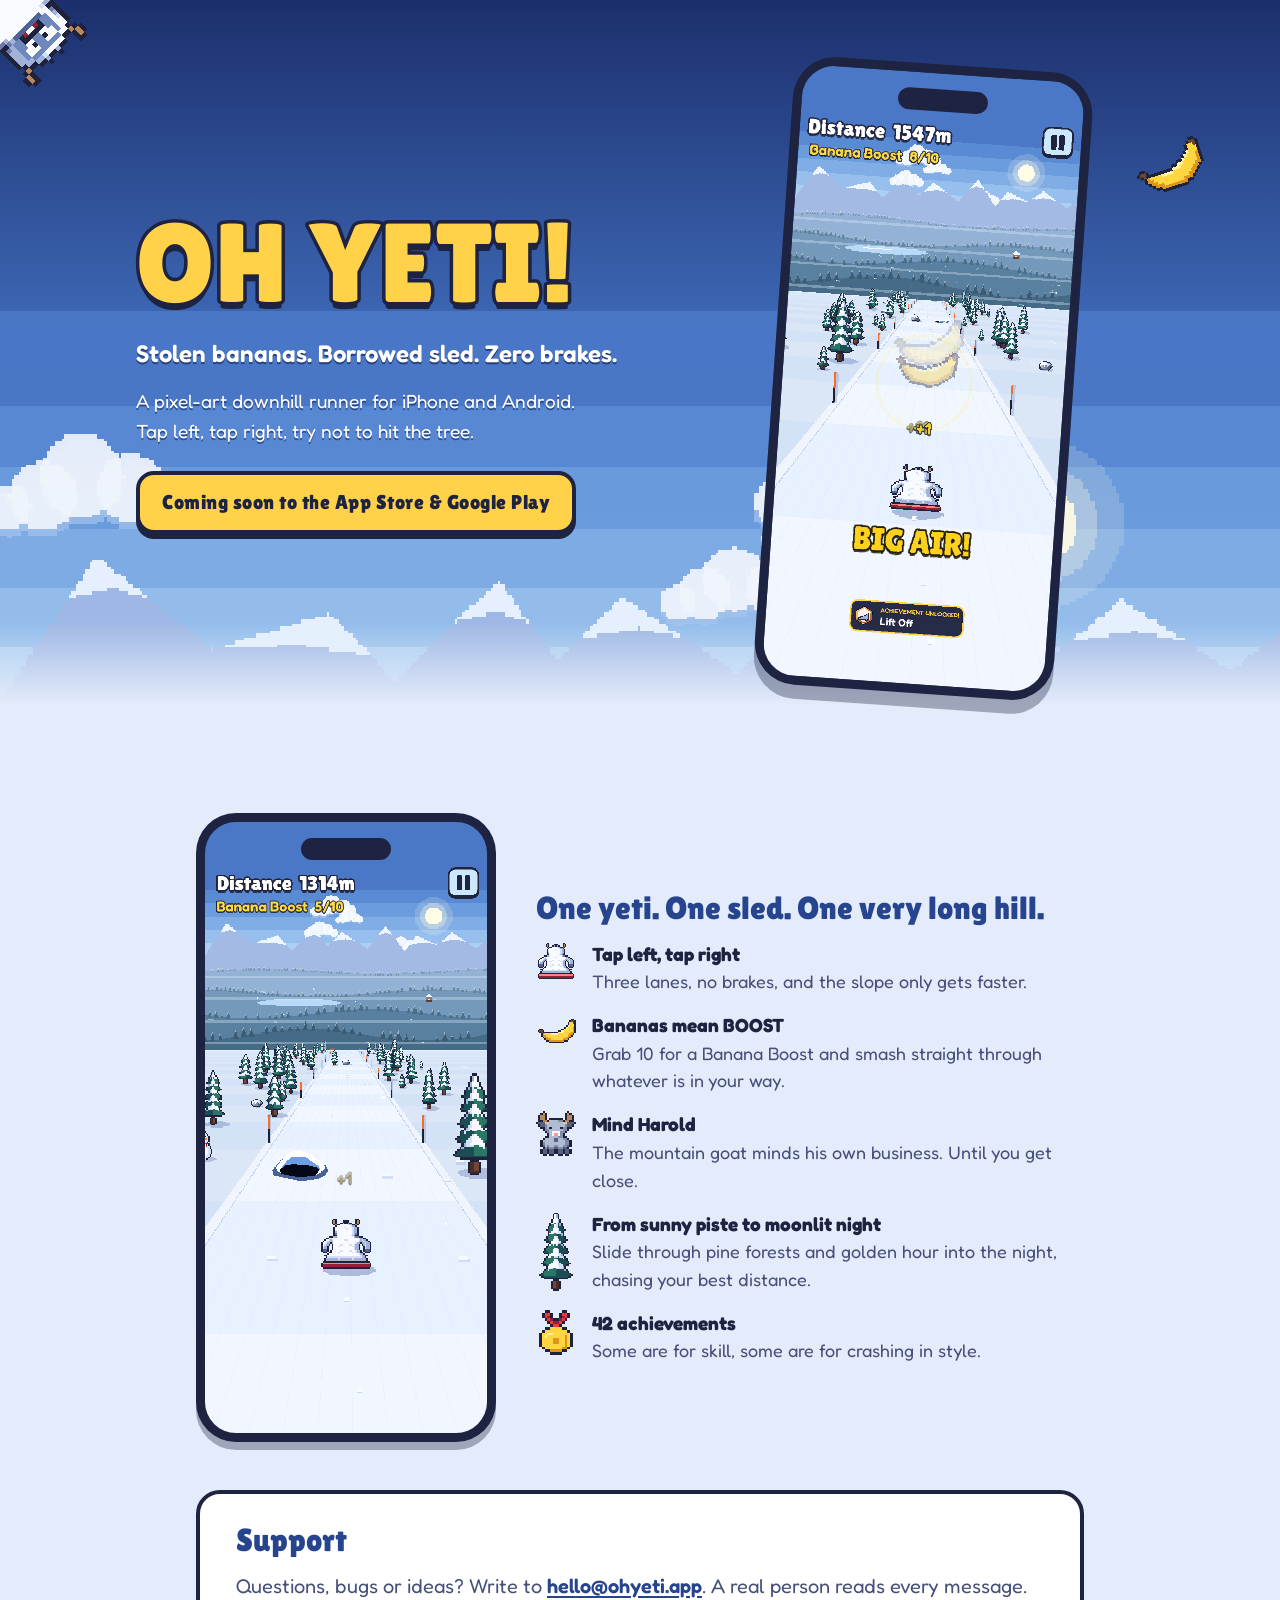
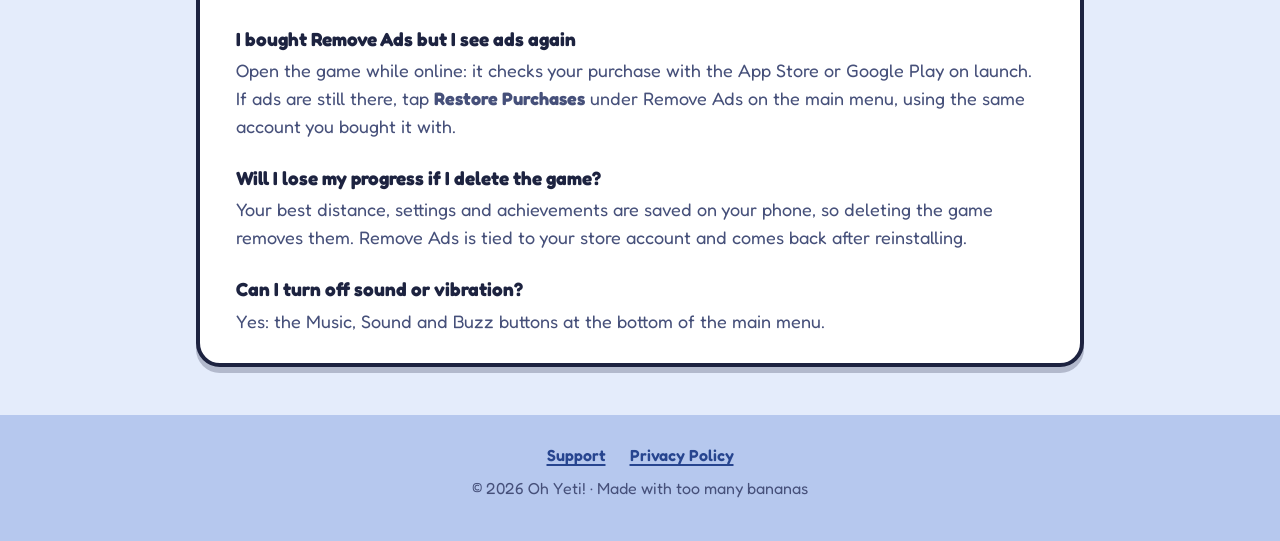
==== index.html @ e8862fef "New screenshots with the lumpy holes: big air up top, a single hole below Co-Authored-By: Claude Opu" ====
<!doctype html>
<html lang="en">
<head>
  <meta charset="utf-8">
  <meta name="viewport" content="width=device-width, initial-scale=1">
  <title>Oh Yeti! · Stolen bananas. Borrowed sled. Zero brakes.</title>
  <meta name="description" content="Oh Yeti! is a pixel-art downhill runner for iPhone and Android. Dodge trees, rocks and Harold the goat, grab bananas for a Banana Boost and see how far you can slide.">
  <link rel="canonical" href="https://ohyeti.app/">
  <meta property="og:type" content="website">
  <meta property="og:site_name" content="Oh Yeti!">
  <meta property="og:title" content="Oh Yeti!">
  <meta property="og:description" content="Stolen bananas. Borrowed sled. Zero brakes. A pixel-art downhill runner for iPhone and Android.">
  <meta property="og:url" content="https://ohyeti.app/">
  <meta property="og:image" content="https://ohyeti.app/img/share.png">
  <meta property="og:image:width" content="1200">
  <meta property="og:image:height" content="630">
  <meta property="og:image:alt" content="Oh Yeti! title next to a phone showing the yeti sledding downhill">
  <meta name="twitter:card" content="summary_large_image">
  <script type="application/ld+json">
  {
    "@context": "https://schema.org",
    "@type": "VideoGame",
    "name": "Oh Yeti!",
    "url": "https://ohyeti.app/",
    "image": "https://ohyeti.app/img/share.png",
    "description": "A pixel-art downhill runner: steer a banana-thieving yeti on a sled through three lanes, dodge trees, rocks and Harold the goat, and grab bananas for a Banana Boost.",
    "genre": ["Arcade", "Endless runner"],
    "gamePlatform": ["iOS", "Android"],
    "applicationCategory": "Game",
    "playMode": "SinglePlayer",
    "inLanguage": "en"
  }
  </script>
  <meta name="theme-color" content="#27458f">
  <link rel="icon" type="image/png" href="img/favicon.png">
  <link rel="apple-touch-icon" href="img/apple-touch-icon.png">
  <link rel="preload" href="fonts/LilitaOne-Regular.ttf" as="font" type="font/ttf" crossorigin>
  <link rel="preload" href="fonts/Fredoka.woff" as="font" type="font/woff" crossorigin>
  <link rel="stylesheet" href="style.css">
</head>
<body>
  <header class="ha">
    <img class="ha-horizon pixel" src="img/horizon.png" alt="">
    <img class="ha-peek" src="img/yeti_front_empty.png" alt="">
    <div class="ha-snow"></div>
    <img class="ha-banana" src="img/banana.png" alt="">
    <div class="ha-inner">
      <div class="ha-copy">
        <h1 class="title">OH YETI!</h1>
        <p class="tagline">Stolen bananas. Borrowed sled. Zero brakes.</p>
        <p class="pitch">A pixel-art downhill runner for iPhone and Android. Tap left, tap right, try not to hit the tree.</p>
        <span class="pill">Coming soon to the App Store &amp; Google Play</span>
      </div>
      <div class="ha-phone"><img class="pixel" src="img/gameplay_hero.png" alt="Oh Yeti! gameplay: the yeti catching big air off a ramp, grabbing a banana arc" width="540" height="1170"></div>
    </div>
  </header>

  <main>
    <section class="showcase">
      <div class="phone">
        <img class="pixel" src="img/gameplay.png" alt="Oh Yeti! gameplay: the yeti sledding past a tree toward a hole in the snow" width="540" height="1170">
      </div>
      <div>
        <h2>One yeti. One sled. One very long hill.</h2>
        <ul class="features">
          <li>
            <img class="pixel" src="img/yeti_slide_a.png" alt="">
            <div><b>Tap left, tap right</b><span>Three lanes, no brakes, and the slope only gets faster.</span></div>
          </li>
          <li>
            <img class="pixel" src="img/banana.png" alt="">
            <div><b>Bananas mean BOOST</b><span>Grab 10 for a Banana Boost and smash straight through whatever is in your way.</span></div>
          </li>
          <li>
            <img class="pixel" src="img/goat.png" alt="">
            <div><b>Mind Harold</b><span>The mountain goat minds his own business. Until you get close.</span></div>
          </li>
          <li>
            <img class="pixel" src="img/pine_tall.png" alt="">
            <div><b>From sunny piste to moonlit night</b><span>Slide through pine forests and golden hour into the night, chasing your best distance.</span></div>
          </li>
          <li>
            <img class="pixel" src="img/medal.png" alt="">
            <div><b>42 achievements</b><span>Some are for skill, some are for crashing in style.</span></div>
          </li>
        </ul>
      </div>
    </section>

    <section class="card faq" id="support">
      <h2>Support</h2>
      <p class="contact">Questions, bugs or ideas? Write to <a href="mailto:hello@ohyeti.app">hello@ohyeti.app</a>. A real person reads every message.</p>

      <h3>I bought Remove Ads but I see ads again</h3>
      <p>Open the game while online: it checks your purchase with the App Store or Google Play on launch. If ads are still there, tap <b>Restore Purchases</b> under Remove Ads on the main menu, using the same account you bought it with.</p>

      <h3>Will I lose my progress if I delete the game?</h3>
      <p>Your best distance, settings and achievements are saved on your phone, so deleting the game removes them. Remove Ads is tied to your store account and comes back after reinstalling.</p>

      <h3>Can I turn off sound or vibration?</h3>
      <p>Yes: the Music, Sound and Buzz buttons at the bottom of the main menu.</p>
    </section>
  </main>

  <footer>
    <nav>
      <a href="#support">Support</a>
      <a href="privacy.html">Privacy Policy</a>
    </nav>
    <div>© 2026 Oh Yeti! · Made with too many bananas</div>
  </footer>
</body>
</html>
---- style.css ----
/* Lilita One is served as the original TTF: its licence reserves the name
   "Lilita", and the OFL counts a format conversion as a modified version.
   It is tiny and preloaded, so it blocks briefly instead of flashing a
   fallback font. Fredoka (no reserved name) is converted to WOFF. */
@font-face {
  font-family: "Lilita One";
  src: url("fonts/LilitaOne-Regular.ttf") format("truetype");
  font-display: block;
}

@font-face {
  font-family: "Fredoka";
  src: url("fonts/Fredoka.woff") format("woff"), url("fonts/Fredoka.ttf") format("truetype");
  font-weight: 300 700;
  font-display: swap;
}

:root {
  --night: #27458f;
  --sky: #3e69b7;
  --sky-light: #7ea8e4;
  --snow: #e4ecfb;
  --snow-deep: #b6c8ee;
  --ink: #1d2340;
  --ink-soft: #46507a;
  --gold: #ffd24a;
  --gold-deep: #e9a70f;
  --card: #ffffff;
  --button: #d4e8ff;
}

* {
  box-sizing: border-box;
}

html {
  background: var(--snow);
}

body {
  margin: 0;
  color: var(--ink);
  background: var(--snow);
  font-family: "Fredoka", ui-rounded, system-ui, sans-serif;
  font-size: 18px;
  line-height: 1.55;
  -webkit-font-smoothing: antialiased;
}

img.pixel {
  image-rendering: pixelated;
}

a {
  color: var(--night);
  font-weight: 600;
  text-decoration-thickness: 2px;
  text-underline-offset: 3px;
}

/* ------------------------------------------------------------ hero */

.hero {
  display: flex;
  flex-direction: column;
  align-items: center;
  padding: clamp(28px, 6vw, 56px) 16px clamp(8px, 2vw, 20px);
  text-align: center;
  background: linear-gradient(var(--night), var(--sky) 55%, #80aae6);
}

.hero.compact {
  padding-bottom: 28px;
  background: linear-gradient(var(--night), var(--sky));
}

/* Phone-first hero: copy on the left, a tilted phone with real gameplay on
   the right, the game's own horizon as the backdrop. */
.ha { position: relative; overflow: hidden; background: linear-gradient(#1c2f6c, #3e69b7 45%, #7aa3e0); }
.ha-horizon { position: absolute; left: 0; right: 0; bottom: 0; width: 100%; height: 58%; object-fit: cover; object-position: center top; opacity: 0.95; }
.ha-snow { position: absolute; left: 0; right: 0; bottom: 0; height: 16%; background: linear-gradient(transparent, var(--snow) 70%); }
.ha-inner { position: relative; max-width: 1040px; margin: 0 auto; padding: clamp(32px, 6vw, 72px) 16px 0; display: grid; grid-template-columns: 1.1fr 0.9fr; gap: 24px; align-items: center; }
.ha-copy { text-align: left; padding-bottom: 72px; }
.ha-copy .title { margin: 0; text-align: left; }
.ha-copy .tagline { text-align: left; margin: 16px 0 0; }
.ha-copy .pitch { color: #fff; font-size: 19px; max-width: 440px; margin: 14px 0 26px; text-shadow: 0 2px 0 rgba(10,20,60,.5); }
.ha-phone { justify-self: center; width: min(300px, 70vw); padding: 9px; border-radius: 42px; background: var(--ink); transform: rotate(4deg) translateY(-8px); box-shadow: 0 14px 0 rgba(29,35,64,.35); margin-bottom: 40px; }
.ha-phone img { display: block; width: 100%; height: auto; border-radius: 32px; }
/* The yeti hanging upside down into the page from the top-left corner:
   only the head shows, the rest of him is past the corner. */
.ha-peek { position: absolute; left: 0; top: 0; z-index: 1; width: clamp(110px, 13vw, 180px); image-rendering: pixelated; transform-origin: 50% 50%; transform: translate(calc(-50% + 14px), calc(-50% + 14px)) rotate(135deg); pointer-events: none; }
.ha-banana { position: absolute; width: 72px; image-rendering: pixelated; top: 18%; right: 6%; transform: rotate(-18deg); }
@media (max-width: 760px) {
  .ha-inner { grid-template-columns: 1fr; text-align: center; }
  .ha-copy, .ha-copy .title, .ha-copy .tagline { text-align: center; padding-bottom: 0; }
  .ha-copy .pitch { margin: 12px auto 22px; }
  .ha-phone { width: min(240px, 62vw); padding: 7px; border-radius: 36px; transform: rotate(3deg); margin-bottom: 36px; }
  .ha-phone img { border-radius: 28px; }
  .ha-banana { width: 48px; top: 54%; right: 8%; }
}

.title {
  margin: 14px 0 0;
  font-family: "Lilita One", "Fredoka", sans-serif;
  font-weight: 400;
  font-size: clamp(56px, 13vw, 112px);
  line-height: 1;
  letter-spacing: 1px;
  color: var(--gold);
  -webkit-text-stroke: clamp(4px, 1vw, 7px) var(--ink);
  paint-order: stroke fill;
  text-shadow: 0 clamp(4px, 1vw, 7px) 0 var(--ink);
}

.title a {
  color: inherit;
  text-decoration: none;
}

.hero.compact .title {
  font-size: clamp(44px, 9vw, 72px);
}

.tagline {
  margin: 14px 0 0;
  max-width: 560px;
  color: #fff;
  font-weight: 600;
  font-size: clamp(18px, 3.4vw, 24px);
  text-shadow: 0 2px 0 rgba(10, 20, 60, 0.55);
}

/* ------------------------------------------------------------ content */

main {
  max-width: 920px;
  margin: 0 auto;
  padding: 0 16px 48px;
}

.badges {
  display: flex;
  justify-content: center;
  margin: -30px 0 0;
  position: relative;
  text-align: center;
}

.pill {
  display: inline-block;
  padding: 12px 22px;
  border: 4px solid var(--ink);
  border-radius: 18px;
  background: var(--gold);
  box-shadow: 0 5px 0 var(--ink);
  font-family: "Lilita One", "Fredoka", sans-serif;
  font-size: 20px;
  letter-spacing: 0.5px;
}

.pill.soft {
  background: var(--button);
}

.showcase {
  display: grid;
  grid-template-columns: minmax(0, 300px) minmax(0, 1fr);
  gap: 40px;
  align-items: center;
  margin-top: 72px;
}

.phone {
  width: 100%;
  max-width: 300px;
  justify-self: center;
  padding: 9px;
  border-radius: 40px;
  background: var(--ink);
  box-shadow: 0 8px 0 rgba(29, 35, 64, 0.35);
}

.phone, .ha-phone {
  position: relative;
}

/* A camera pill at the top of the screen, like current phones have, in the
   same ink as the frame. */
.phone::after, .ha-phone::after {
  content: "";
  position: absolute;
  top: calc(9px + 2.6%);
  left: 50%;
  width: 30%;
  height: 3.4%;
  transform: translateX(-50%);
  border-radius: 999px;
  background: var(--ink);
}

.phone img {
  display: block;
  width: 100%;
  height: auto;
  border-radius: 31px;
}

h2 {
  margin: 0 0 12px;
  font-family: "Lilita One", "Fredoka", sans-serif;
  font-weight: 400;
  font-size: 32px;
  line-height: 1.15;
  color: var(--night);
}

.features {
  list-style: none;
  margin: 0;
  padding: 0;
  display: grid;
  gap: 14px;
}

.features li {
  display: grid;
  grid-template-columns: 44px 1fr;
  gap: 12px;
  align-items: start;
}

.features img {
  width: 40px;
  height: auto;
  margin-top: 2px;
}

.features b {
  display: block;
  font-size: 19px;
}

.features span {
  color: var(--ink-soft);
}

.card {
  margin-top: 48px;
  padding: 28px clamp(20px, 4vw, 36px);
  background: var(--card);
  border: 4px solid var(--ink);
  border-radius: 24px;
  box-shadow: 0 6px 0 rgba(29, 35, 64, 0.25);
}

.card p:first-of-type {
  margin-top: 0;
}

.faq h3 {
  margin: 22px 0 4px;
  font-size: 19px;
}

.faq p {
  margin: 0;
  color: var(--ink-soft);
}

.contact {
  font-size: 20px;
}

/* ------------------------------------------------------------ privacy */

.prose h2 {
  margin-top: 32px;
  font-size: 26px;
}

.prose h2:first-child {
  margin-top: 0;
}

.prose p,
.prose li {
  color: var(--ink);
}

.prose ul {
  padding-left: 22px;
}

.prose li + li {
  margin-top: 6px;
}

.updated {
  color: var(--ink-soft);
  font-size: 16px;
}

/* ------------------------------------------------------------ footer */

footer {
  padding: 28px 16px 40px;
  background: var(--snow-deep);
  text-align: center;
  color: var(--ink-soft);
  font-size: 16px;
}

footer nav {
  display: flex;
  justify-content: center;
  flex-wrap: wrap;
  gap: 8px 24px;
  margin-bottom: 8px;
}

@media (max-width: 720px) {
  .showcase {
    grid-template-columns: 1fr;
    gap: 32px;
  }

  .phone {
    max-width: 260px;
  }
}
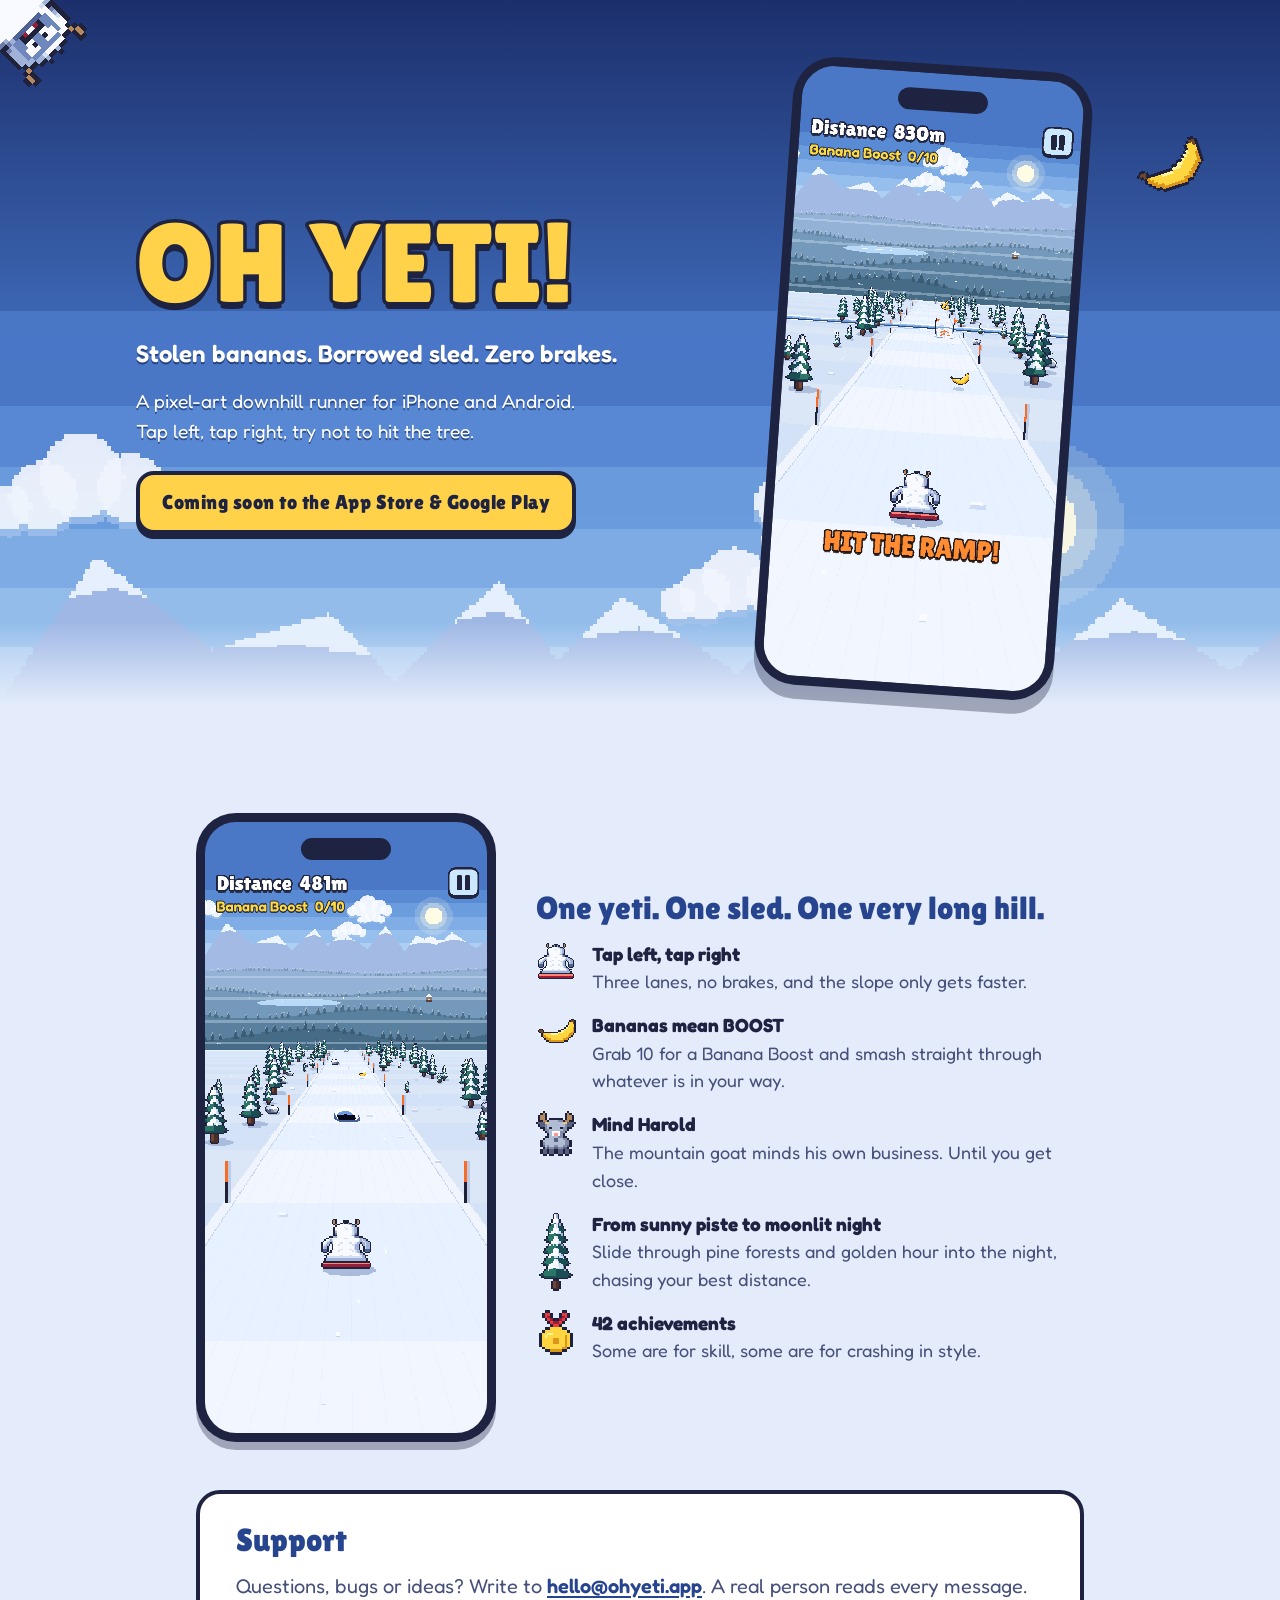
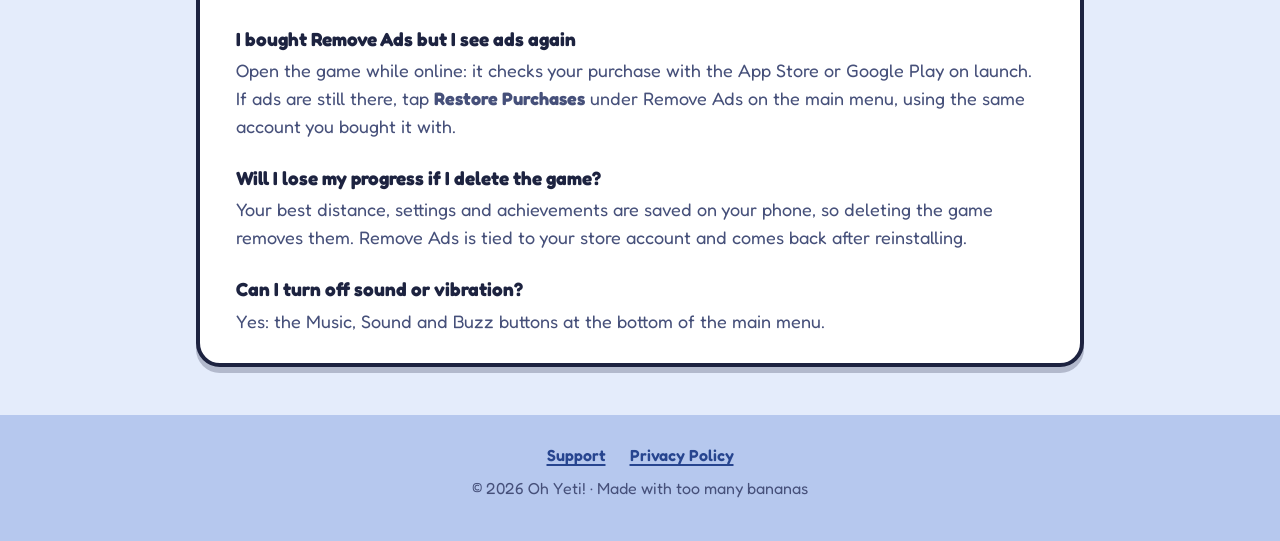
==== commit 5514fd65: "Cleaner screenshots: no pickup effects or popups (ramp set piece up top, one hole below) Co-Authored" ====
--- a/index.html
+++ b/index.html
@@ -51,14 +51,14 @@
         <p class="pitch">A pixel-art downhill runner for iPhone and Android. Tap left, tap right, try not to hit the tree.</p>
         <span class="pill">Coming soon to the App Store &amp; Google Play</span>
       </div>
-      <div class="ha-phone"><img class="pixel" src="img/gameplay_hero.png" alt="Oh Yeti! gameplay: the yeti catching big air off a ramp, grabbing a banana arc" width="540" height="1170"></div>
+      <div class="ha-phone"><img class="pixel" src="img/gameplay_hero.png" alt="Oh Yeti! gameplay: a jump ramp ahead with a banana arc over the crevasse behind it" width="540" height="1170"></div>
     </div>
   </header>
 
   <main>
     <section class="showcase">
       <div class="phone">
-        <img class="pixel" src="img/gameplay.png" alt="Oh Yeti! gameplay: the yeti sledding past a tree toward a hole in the snow" width="540" height="1170">
+        <img class="pixel" src="img/gameplay.png" alt="Oh Yeti! gameplay: the yeti sledding toward a hole in the snow" width="540" height="1170">
       </div>
       <div>
         <h2>One yeti. One sled. One very long hill.</h2>
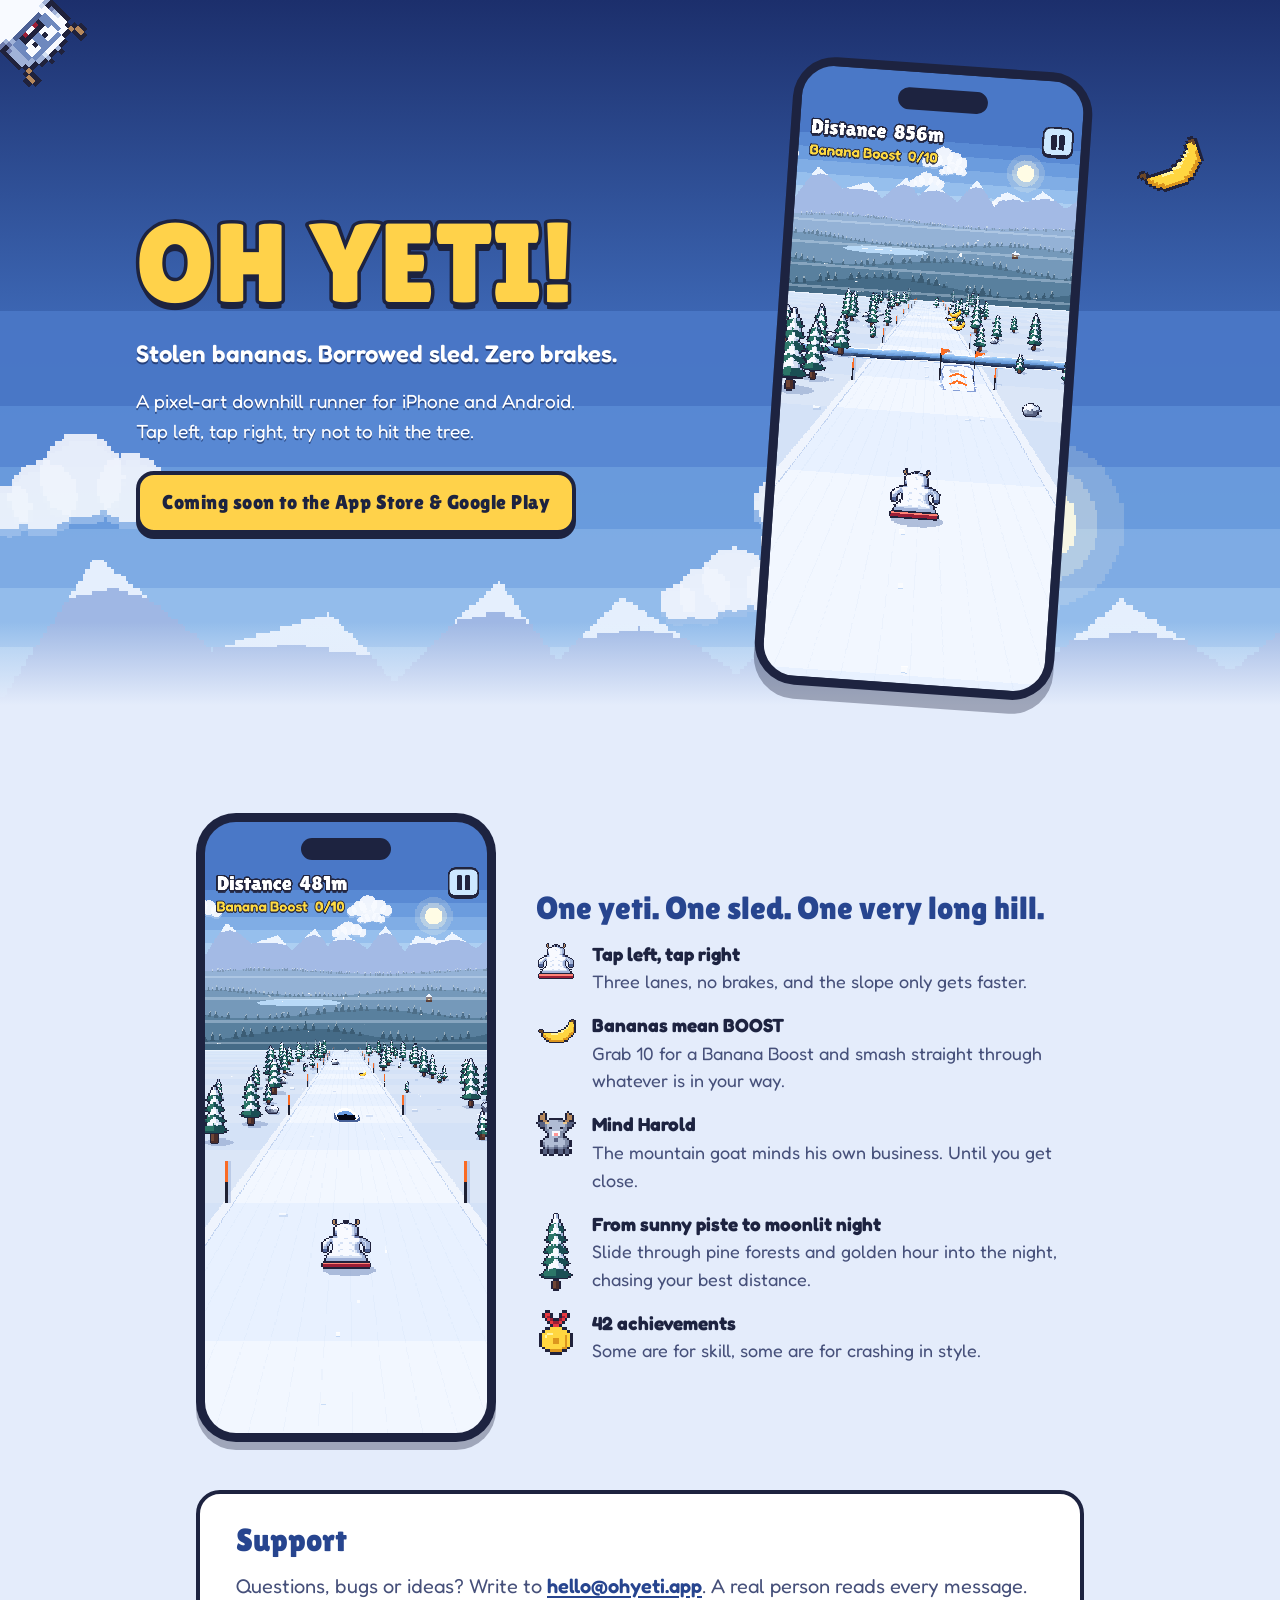
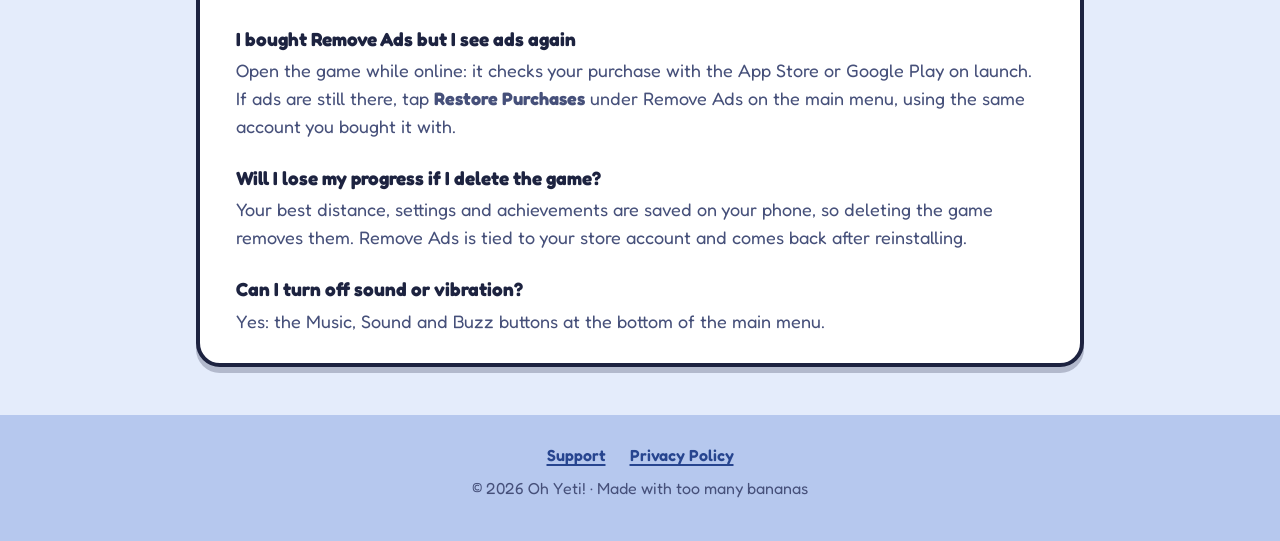
==== commit e9e7e164: "Version the screenshot and share-image URLs so browsers fetch new ones Co-Authored-By: Claude Opus 5" ====
--- a/index.html
+++ b/index.html
@@ -11,7 +11,7 @@
   <meta property="og:title" content="Oh Yeti!">
   <meta property="og:description" content="Stolen bananas. Borrowed sled. Zero brakes. A pixel-art downhill runner for iPhone and Android.">
   <meta property="og:url" content="https://ohyeti.app/">
-  <meta property="og:image" content="https://ohyeti.app/img/share.png">
+  <meta property="og:image" content="https://ohyeti.app/img/share.png?v=3">
   <meta property="og:image:width" content="1200">
   <meta property="og:image:height" content="630">
   <meta property="og:image:alt" content="Oh Yeti! title next to a phone showing the yeti sledding downhill">
@@ -51,14 +51,14 @@
         <p class="pitch">A pixel-art downhill runner for iPhone and Android. Tap left, tap right, try not to hit the tree.</p>
         <span class="pill">Coming soon to the App Store &amp; Google Play</span>
       </div>
-      <div class="ha-phone"><img class="pixel" src="img/gameplay_hero.png" alt="Oh Yeti! gameplay: a jump ramp ahead with a banana arc over the crevasse behind it" width="540" height="1170"></div>
+      <div class="ha-phone"><img class="pixel" src="img/gameplay_hero.png?v=3" alt="Oh Yeti! gameplay: a jump ramp ahead with a banana arc over the crevasse behind it" width="540" height="1170"></div>
     </div>
   </header>
 
   <main>
     <section class="showcase">
       <div class="phone">
-        <img class="pixel" src="img/gameplay.png" alt="Oh Yeti! gameplay: the yeti sledding toward a hole in the snow" width="540" height="1170">
+        <img class="pixel" src="img/gameplay.png?v=3" alt="Oh Yeti! gameplay: the yeti sledding toward a hole in the snow" width="540" height="1170">
       </div>
       <div>
         <h2>One yeti. One sled. One very long hill.</h2>
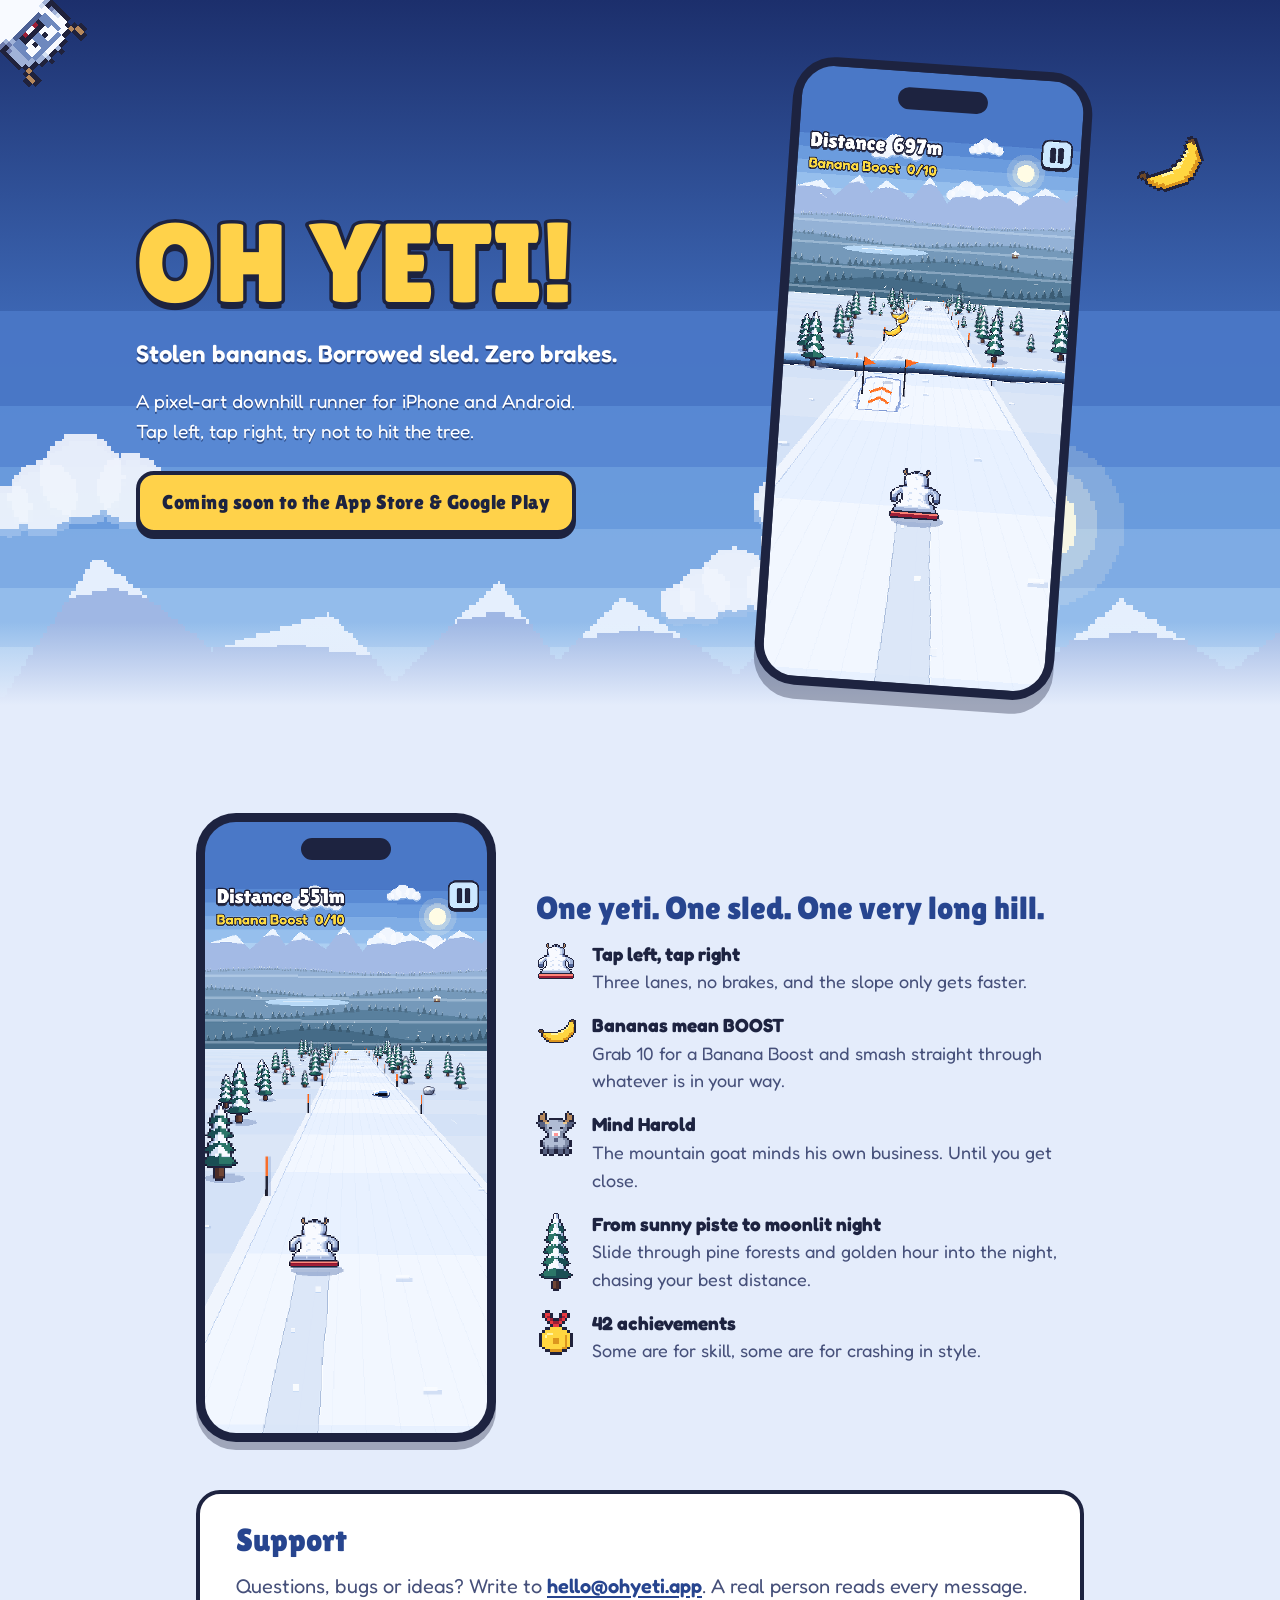
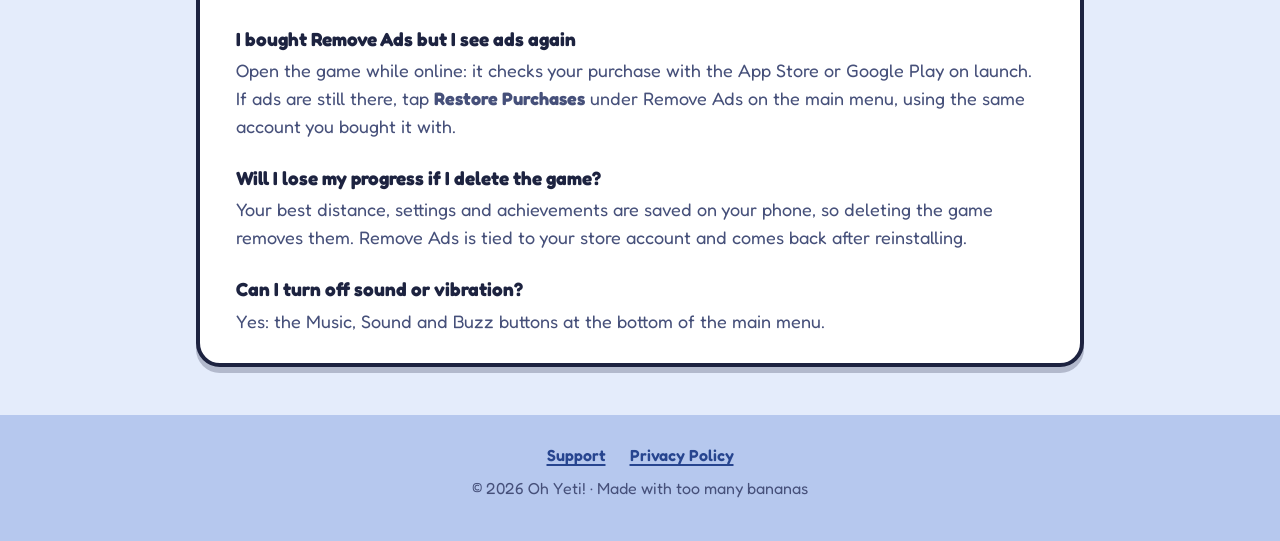
==== commit e882d483: "Fresh screenshots: sled groove, sharper pixels, no tutorial hints Co-Authored-By: Claude Opus 5.5 <n" ====
--- a/index.html
+++ b/index.html
@@ -11,7 +11,7 @@
   <meta property="og:title" content="Oh Yeti!">
   <meta property="og:description" content="Stolen bananas. Borrowed sled. Zero brakes. A pixel-art downhill runner for iPhone and Android.">
   <meta property="og:url" content="https://ohyeti.app/">
-  <meta property="og:image" content="https://ohyeti.app/img/share.png?v=3">
+  <meta property="og:image" content="https://ohyeti.app/img/share.png?v=4">
   <meta property="og:image:width" content="1200">
   <meta property="og:image:height" content="630">
   <meta property="og:image:alt" content="Oh Yeti! title next to a phone showing the yeti sledding downhill">
@@ -51,14 +51,14 @@
         <p class="pitch">A pixel-art downhill runner for iPhone and Android. Tap left, tap right, try not to hit the tree.</p>
         <span class="pill">Coming soon to the App Store &amp; Google Play</span>
       </div>
-      <div class="ha-phone"><img class="pixel" src="img/gameplay_hero.png?v=3" alt="Oh Yeti! gameplay: a jump ramp ahead with a banana arc over the crevasse behind it" width="540" height="1170"></div>
+      <div class="ha-phone"><img class="pixel" src="img/gameplay_hero.png?v=4" alt="Oh Yeti! gameplay: a jump ramp ahead with a banana arc over the crevasse behind it, the sled leaving a groove in the snow" width="540" height="1170"></div>
     </div>
   </header>
 
   <main>
     <section class="showcase">
       <div class="phone">
-        <img class="pixel" src="img/gameplay.png?v=3" alt="Oh Yeti! gameplay: the yeti sledding toward a hole in the snow" width="540" height="1170">
+        <img class="pixel" src="img/gameplay.png?v=4" alt="Oh Yeti! gameplay: the yeti sledding toward a hole in the snow, leaving a groove behind" width="540" height="1170">
       </div>
       <div>
         <h2>One yeti. One sled. One very long hill.</h2>
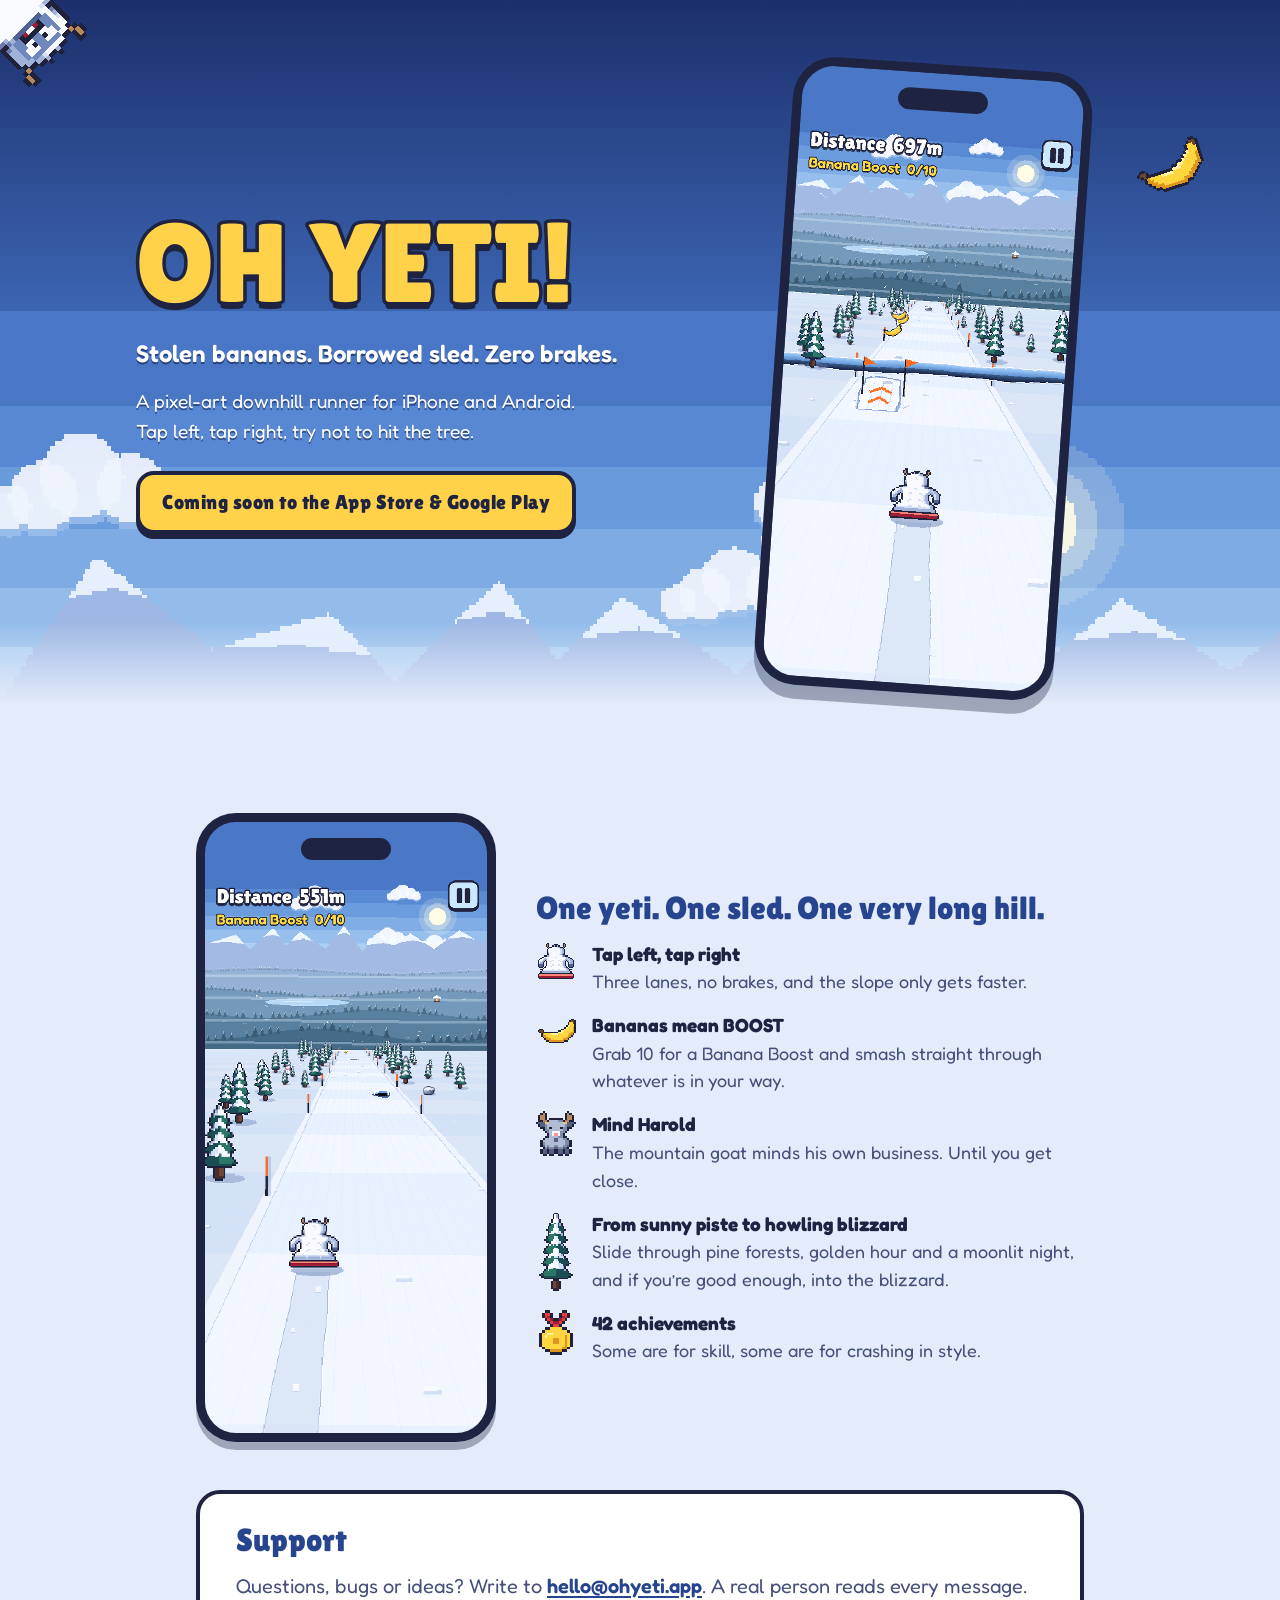
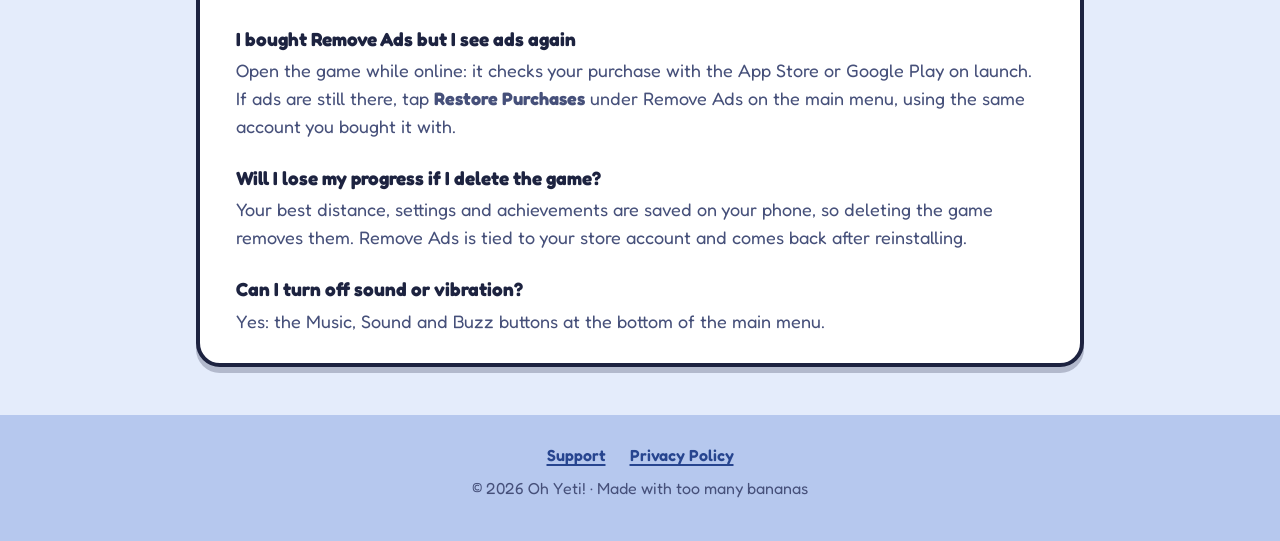
==== commit b9398483: "Zones card: the run now ends in a blizzard Co-Authored-By: Claude Opus 5.5 <noreply@anthropic.com>" ====
--- a/index.html
+++ b/index.html
@@ -77,7 +77,7 @@
           </li>
           <li>
             <img class="pixel" src="img/pine_tall.png" alt="">
-            <div><b>From sunny piste to moonlit night</b><span>Slide through pine forests and golden hour into the night, chasing your best distance.</span></div>
+            <div><b>From sunny piste to howling blizzard</b><span>Slide through pine forests, golden hour and a moonlit night, and if you&rsquo;re good enough, into the blizzard.</span></div>
           </li>
           <li>
             <img class="pixel" src="img/medal.png" alt="">
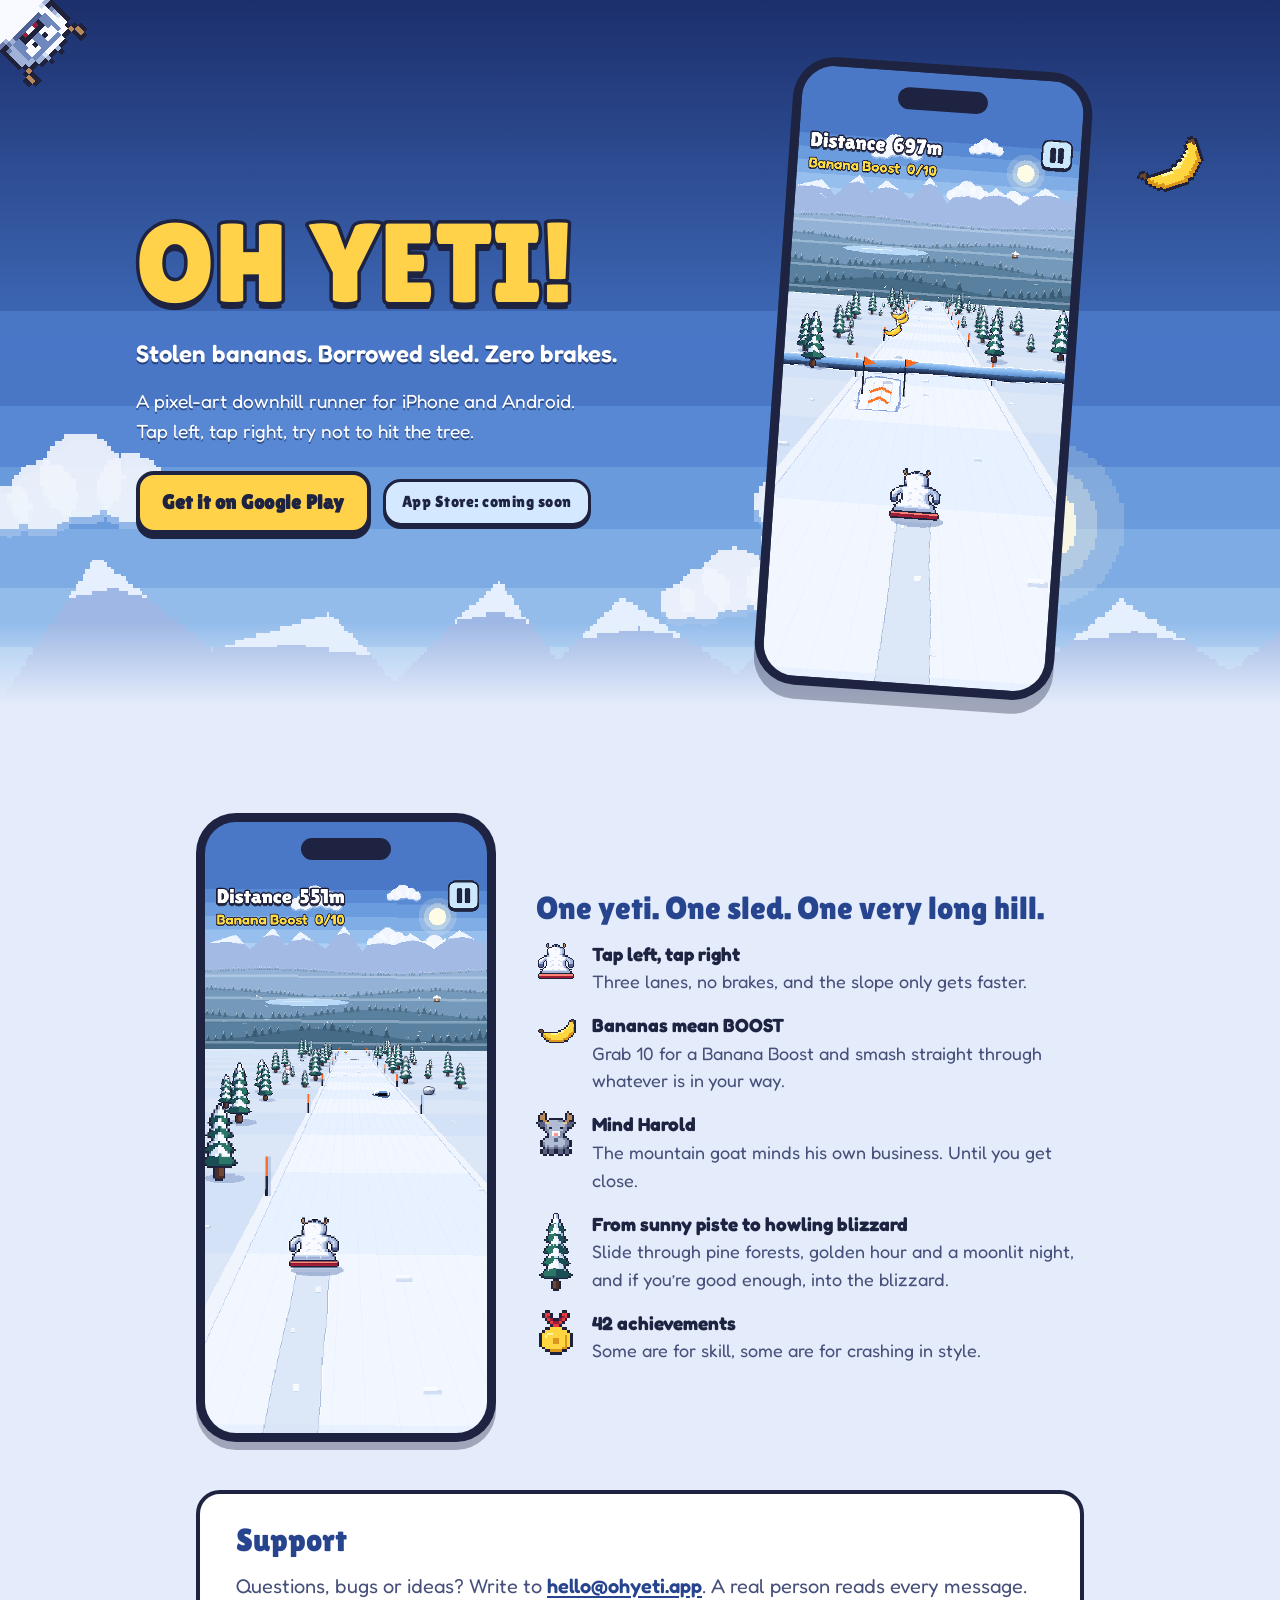
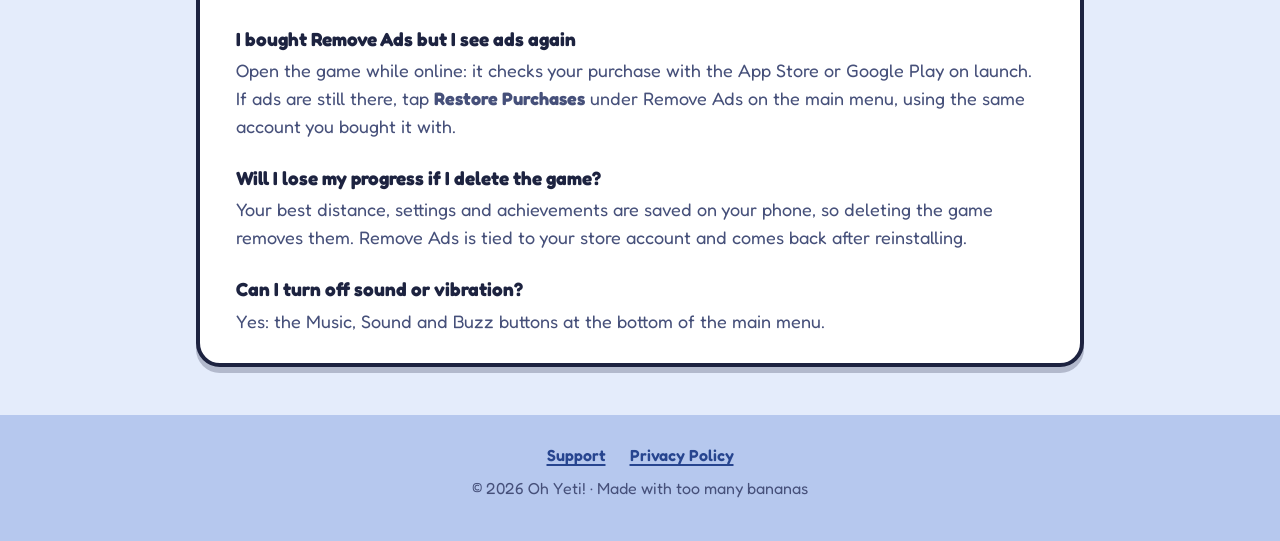
==== commit 14fbc131: "Home: Get it on Google Play button; App Store still coming soon Co-Authored-By: Claude Opus 5.5 <nor" ====
--- a/index.html
+++ b/index.html
@@ -28,7 +28,8 @@
     "gamePlatform": ["iOS", "Android"],
     "applicationCategory": "Game",
     "playMode": "SinglePlayer",
-    "inLanguage": "en"
+    "inLanguage": "en",
+    "sameAs": ["https://play.google.com/store/apps/details?id=app.ohyeti"]
   }
   </script>
   <meta name="theme-color" content="#27458f">
@@ -49,7 +50,10 @@
         <h1 class="title">OH YETI!</h1>
         <p class="tagline">Stolen bananas. Borrowed sled. Zero brakes.</p>
         <p class="pitch">A pixel-art downhill runner for iPhone and Android. Tap left, tap right, try not to hit the tree.</p>
-        <span class="pill">Coming soon to the App Store &amp; Google Play</span>
+        <div class="stores">
+          <a class="pill store" href="https://play.google.com/store/apps/details?id=app.ohyeti">Get it on Google Play</a>
+          <span class="pill soft">App Store: coming soon</span>
+        </div>
       </div>
       <div class="ha-phone"><img class="pixel" src="img/gameplay_hero.png?v=4" alt="Oh Yeti! gameplay: a jump ramp ahead with a banana arc over the crevasse behind it, the sled leaving a groove in the snow" width="540" height="1170"></div>
     </div>
--- a/style.css
+++ b/style.css
@@ -94,6 +94,7 @@
   .ha-inner { grid-template-columns: 1fr; text-align: center; }
   .ha-copy, .ha-copy .title, .ha-copy .tagline { text-align: center; padding-bottom: 0; }
   .ha-copy .pitch { margin: 12px auto 22px; }
+  .stores { justify-content: center; }
   .ha-phone { width: min(240px, 62vw); padding: 7px; border-radius: 36px; transform: rotate(3deg); margin-bottom: 36px; }
   .ha-phone img { border-radius: 28px; }
   .ha-banana { width: 48px; top: 54%; right: 8%; }
@@ -158,8 +159,37 @@
   letter-spacing: 0.5px;
 }
 
+/* Store links under the hero pitch: the live store as a gold button, the
+   one still to come as a quiet pill next to it. */
+.stores {
+  display: flex;
+  flex-wrap: wrap;
+  gap: 12px;
+  align-items: center;
+}
+
+a.pill.store {
+  color: var(--ink);
+  text-decoration: none;
+  transition: transform 0.1s, box-shadow 0.1s;
+}
+
+a.pill.store:hover {
+  transform: translateY(-2px);
+  box-shadow: 0 7px 0 var(--ink);
+}
+
+a.pill.store:active {
+  transform: translateY(3px);
+  box-shadow: 0 2px 0 var(--ink);
+}
+
 .pill.soft {
   background: var(--button);
+  font-size: 16px;
+  padding: 8px 16px;
+  border-width: 3px;
+  box-shadow: 0 3px 0 var(--ink);
 }
 
 .showcase {
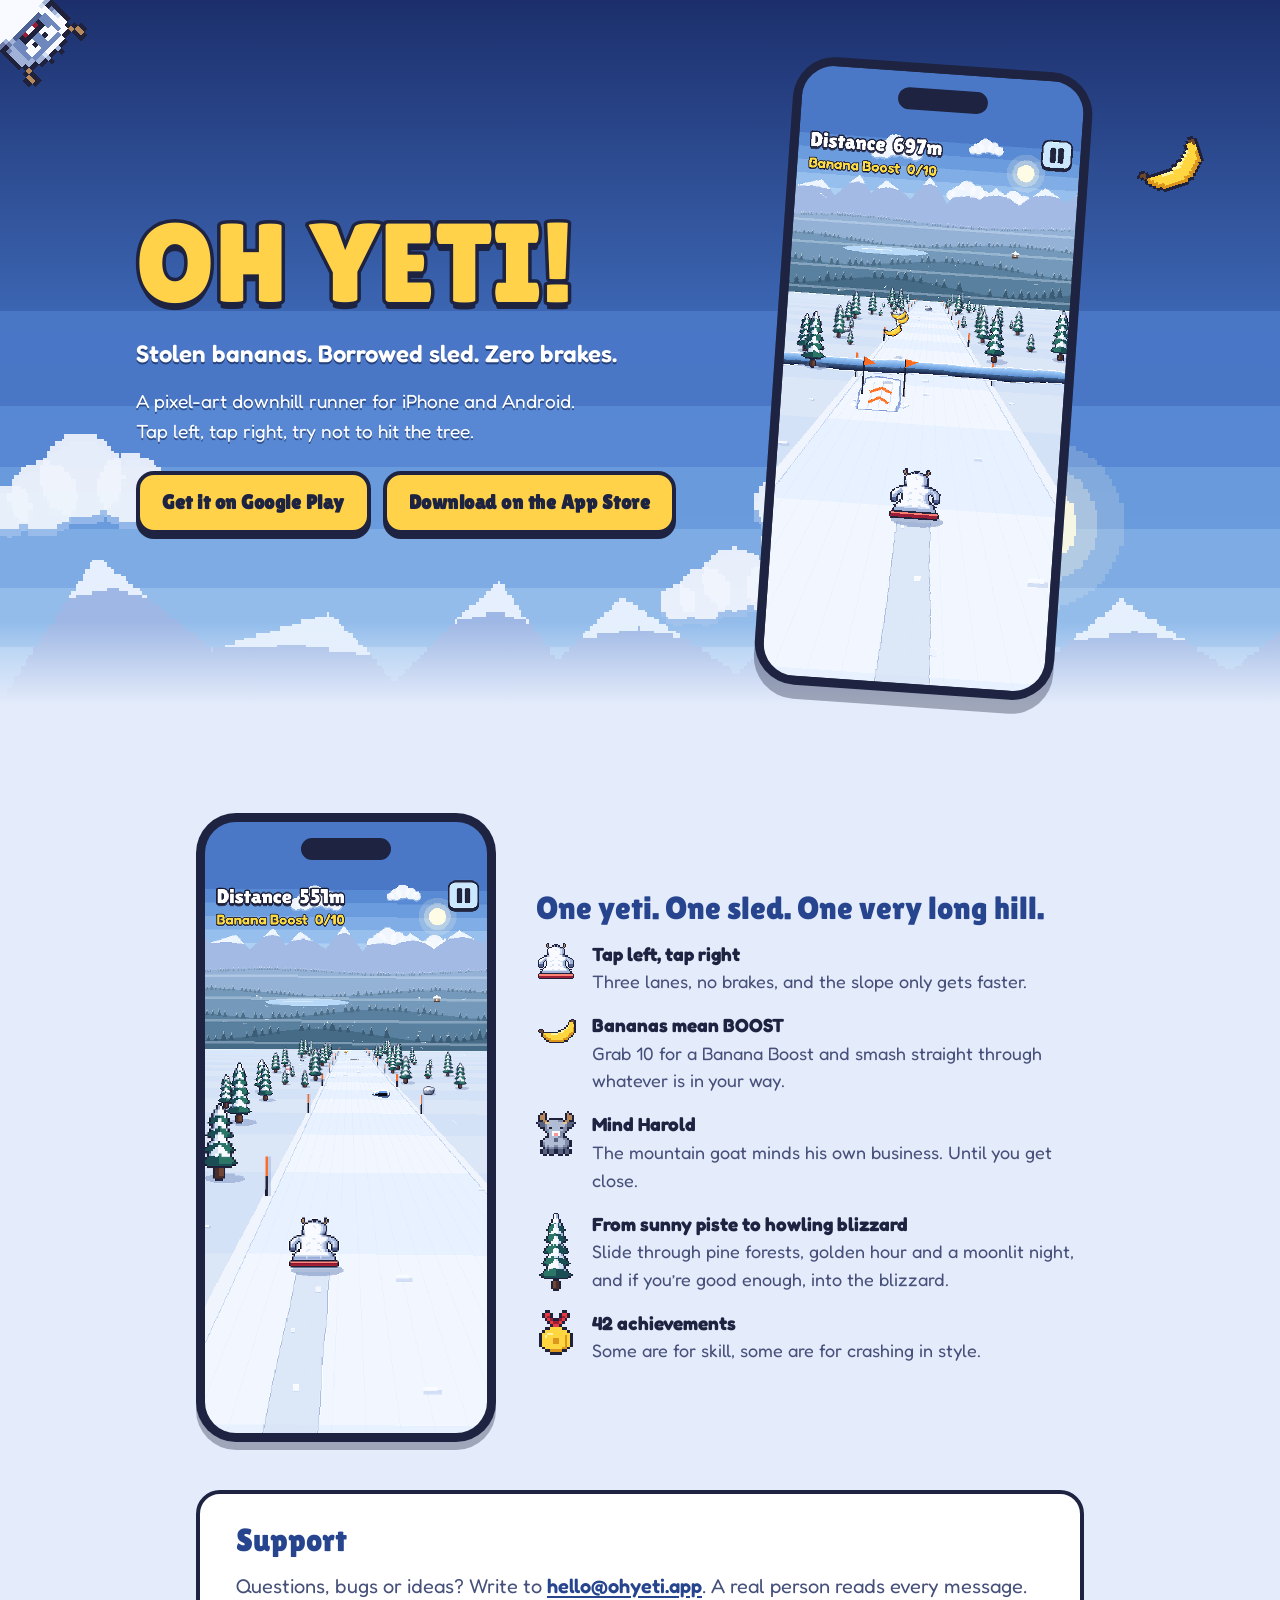
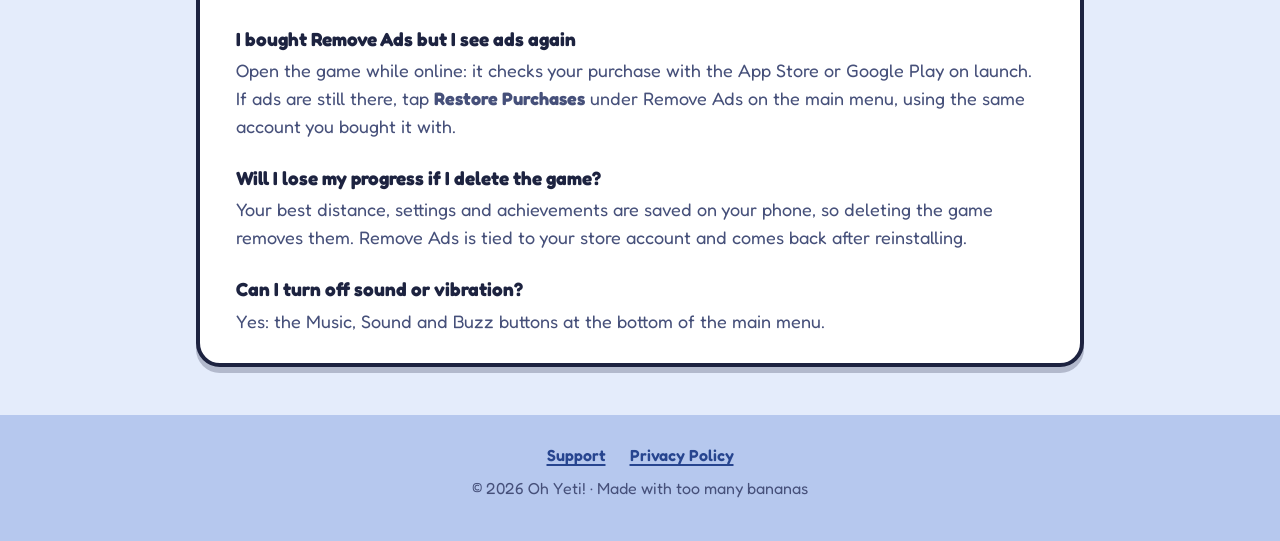
==== commit a64d5a63: "App Store button next to Google Play Co-Authored-By: Claude Opus 5.5 <noreply@anthropic.com>" ====
--- a/index.html
+++ b/index.html
@@ -29,7 +29,7 @@
     "applicationCategory": "Game",
     "playMode": "SinglePlayer",
     "inLanguage": "en",
-    "sameAs": ["https://play.google.com/store/apps/details?id=app.ohyeti"]
+    "sameAs": ["https://apps.apple.com/app/id6825270258", "https://play.google.com/store/apps/details?id=app.ohyeti"]
   }
   </script>
   <meta name="theme-color" content="#27458f">
@@ -52,7 +52,7 @@
         <p class="pitch">A pixel-art downhill runner for iPhone and Android. Tap left, tap right, try not to hit the tree.</p>
         <div class="stores">
           <a class="pill store" href="https://play.google.com/store/apps/details?id=app.ohyeti">Get it on Google Play</a>
-          <span class="pill soft">App Store: coming soon</span>
+          <a class="pill store" href="https://apps.apple.com/app/id6825270258">Download on the App Store</a>
         </div>
       </div>
       <div class="ha-phone"><img class="pixel" src="img/gameplay_hero.png?v=4" alt="Oh Yeti! gameplay: a jump ramp ahead with a banana arc over the crevasse behind it, the sled leaving a groove in the snow" width="540" height="1170"></div>
--- a/style.css
+++ b/style.css
@@ -159,8 +159,7 @@
   letter-spacing: 0.5px;
 }
 
-/* Store links under the hero pitch: the live store as a gold button, the
-   one still to come as a quiet pill next to it. */
+/* Store links under the hero pitch: one gold button per store. */
 .stores {
   display: flex;
   flex-wrap: wrap;
@@ -182,14 +181,6 @@
 a.pill.store:active {
   transform: translateY(3px);
   box-shadow: 0 2px 0 var(--ink);
-}
-
-.pill.soft {
-  background: var(--button);
-  font-size: 16px;
-  padding: 8px 16px;
-  border-width: 3px;
-  box-shadow: 0 3px 0 var(--ink);
 }
 
 .showcase {
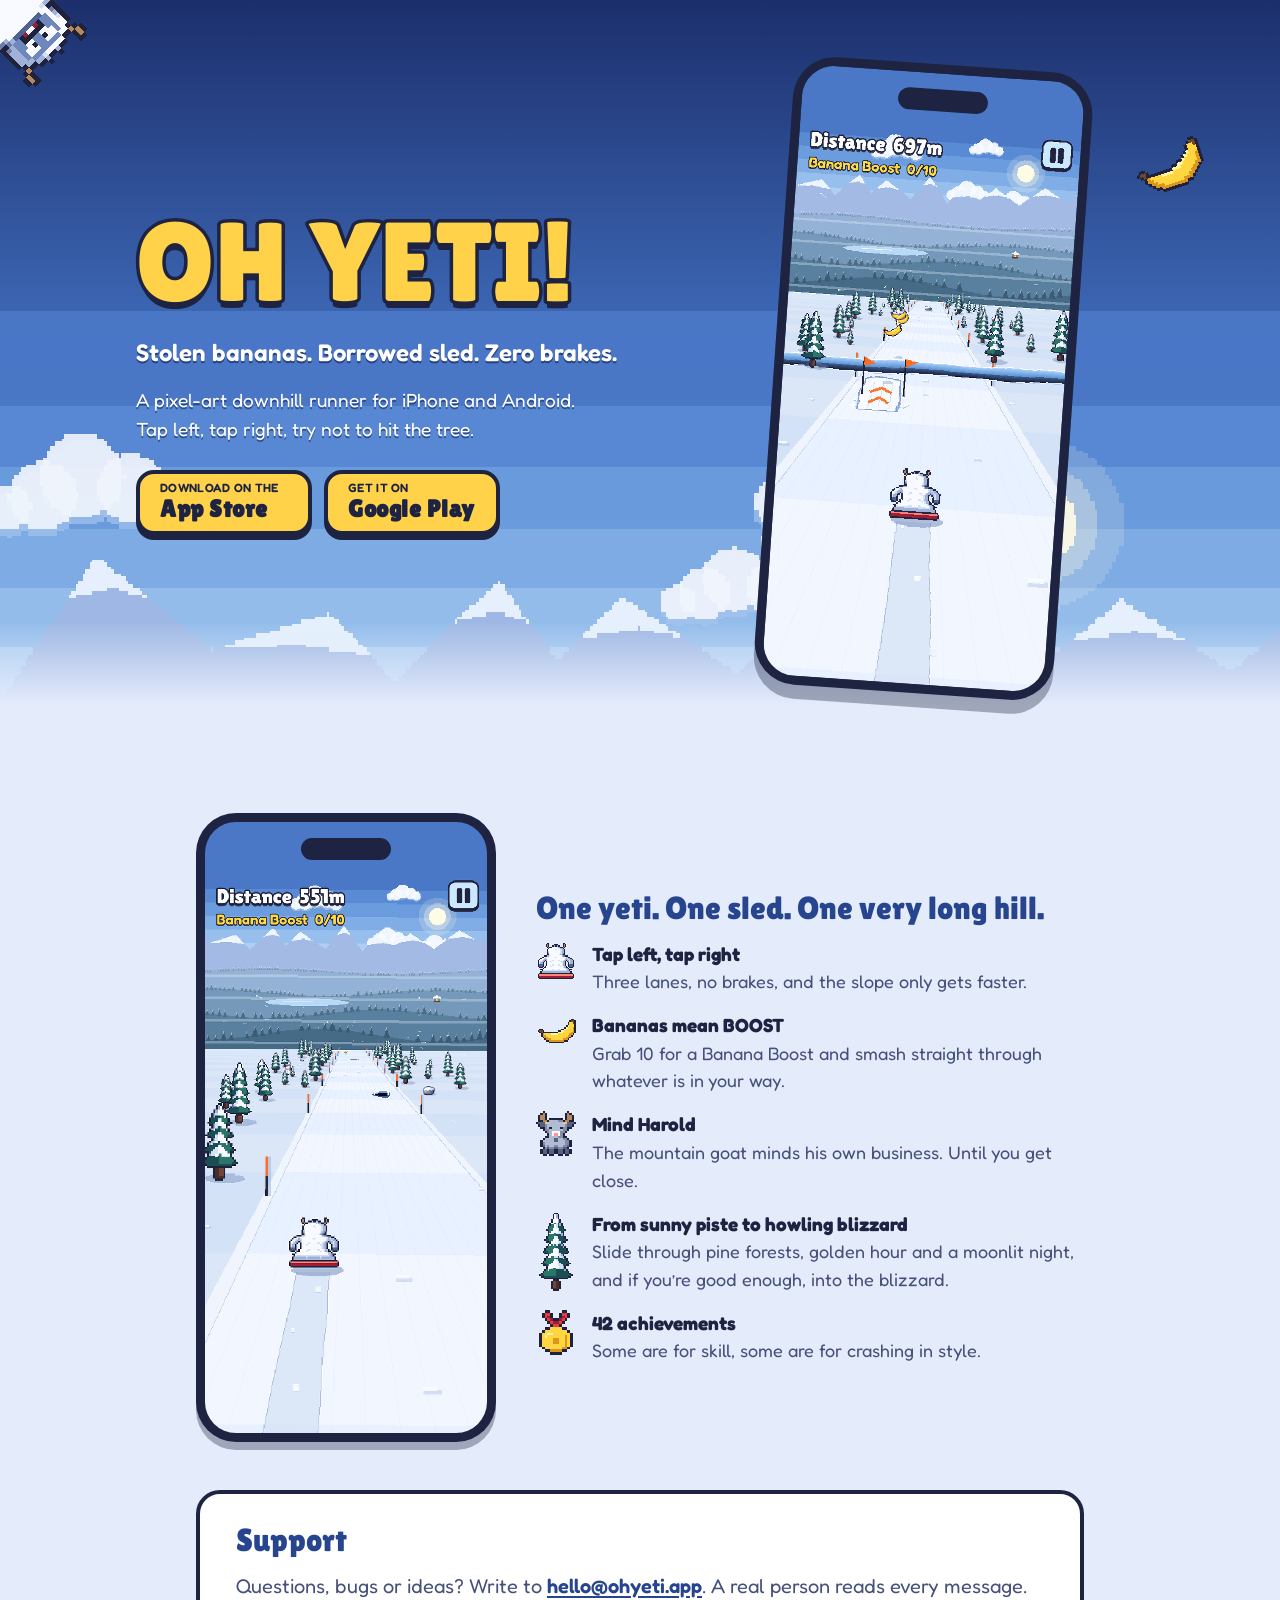
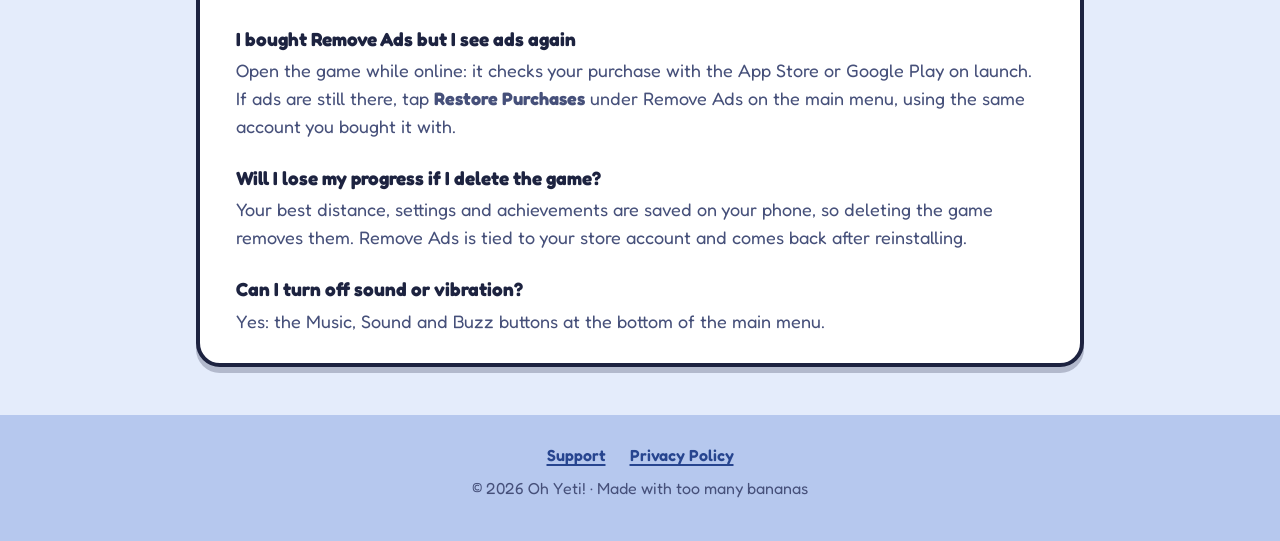
==== commit 44ae09b0: "Store buttons: two-line App Store and Google Play on one row Co-Authored-By: Claude Opus 5.5 <norepl" ====
--- a/index.html
+++ b/index.html
@@ -51,8 +51,8 @@
         <p class="tagline">Stolen bananas. Borrowed sled. Zero brakes.</p>
         <p class="pitch">A pixel-art downhill runner for iPhone and Android. Tap left, tap right, try not to hit the tree.</p>
         <div class="stores">
-          <a class="pill store" href="https://play.google.com/store/apps/details?id=app.ohyeti">Get it on Google Play</a>
-          <a class="pill store" href="https://apps.apple.com/app/id6825270258">Download on the App Store</a>
+          <a class="pill store" href="https://apps.apple.com/app/id6825270258"><small>Download on the</small>App Store</a>
+          <a class="pill store" href="https://play.google.com/store/apps/details?id=app.ohyeti"><small>Get it on</small>Google Play</a>
         </div>
       </div>
       <div class="ha-phone"><img class="pixel" src="img/gameplay_hero.png?v=4" alt="Oh Yeti! gameplay: a jump ramp ahead with a banana arc over the crevasse behind it, the sled leaving a groove in the snow" width="540" height="1170"></div>
--- a/style.css
+++ b/style.css
@@ -168,9 +168,33 @@
 }
 
 a.pill.store {
+  display: inline-flex;
+  flex-direction: column;
+  align-items: flex-start;
+  min-width: 176px;
+  padding: 8px 20px 10px;
   color: var(--ink);
+  font-size: 24px;
+  line-height: 1.05;
   text-decoration: none;
   transition: transform 0.1s, box-shadow 0.1s;
+}
+
+/* The small "Download on the" / "Get it on" line above the store name. */
+a.pill.store small {
+  margin-bottom: 2px;
+  font-family: "Fredoka", sans-serif;
+  font-weight: 600;
+  font-size: 12px;
+  letter-spacing: 0.3px;
+  text-transform: uppercase;
+}
+
+/* Phones: both buttons side by side on one row, a little smaller. */
+@media (max-width: 760px) {
+  .stores { flex-wrap: nowrap; gap: 10px; }
+  a.pill.store { min-width: 0; padding: 8px 14px 10px; font-size: 20px; }
+  a.pill.store small { font-size: 10px; }
 }
 
 a.pill.store:hover {
